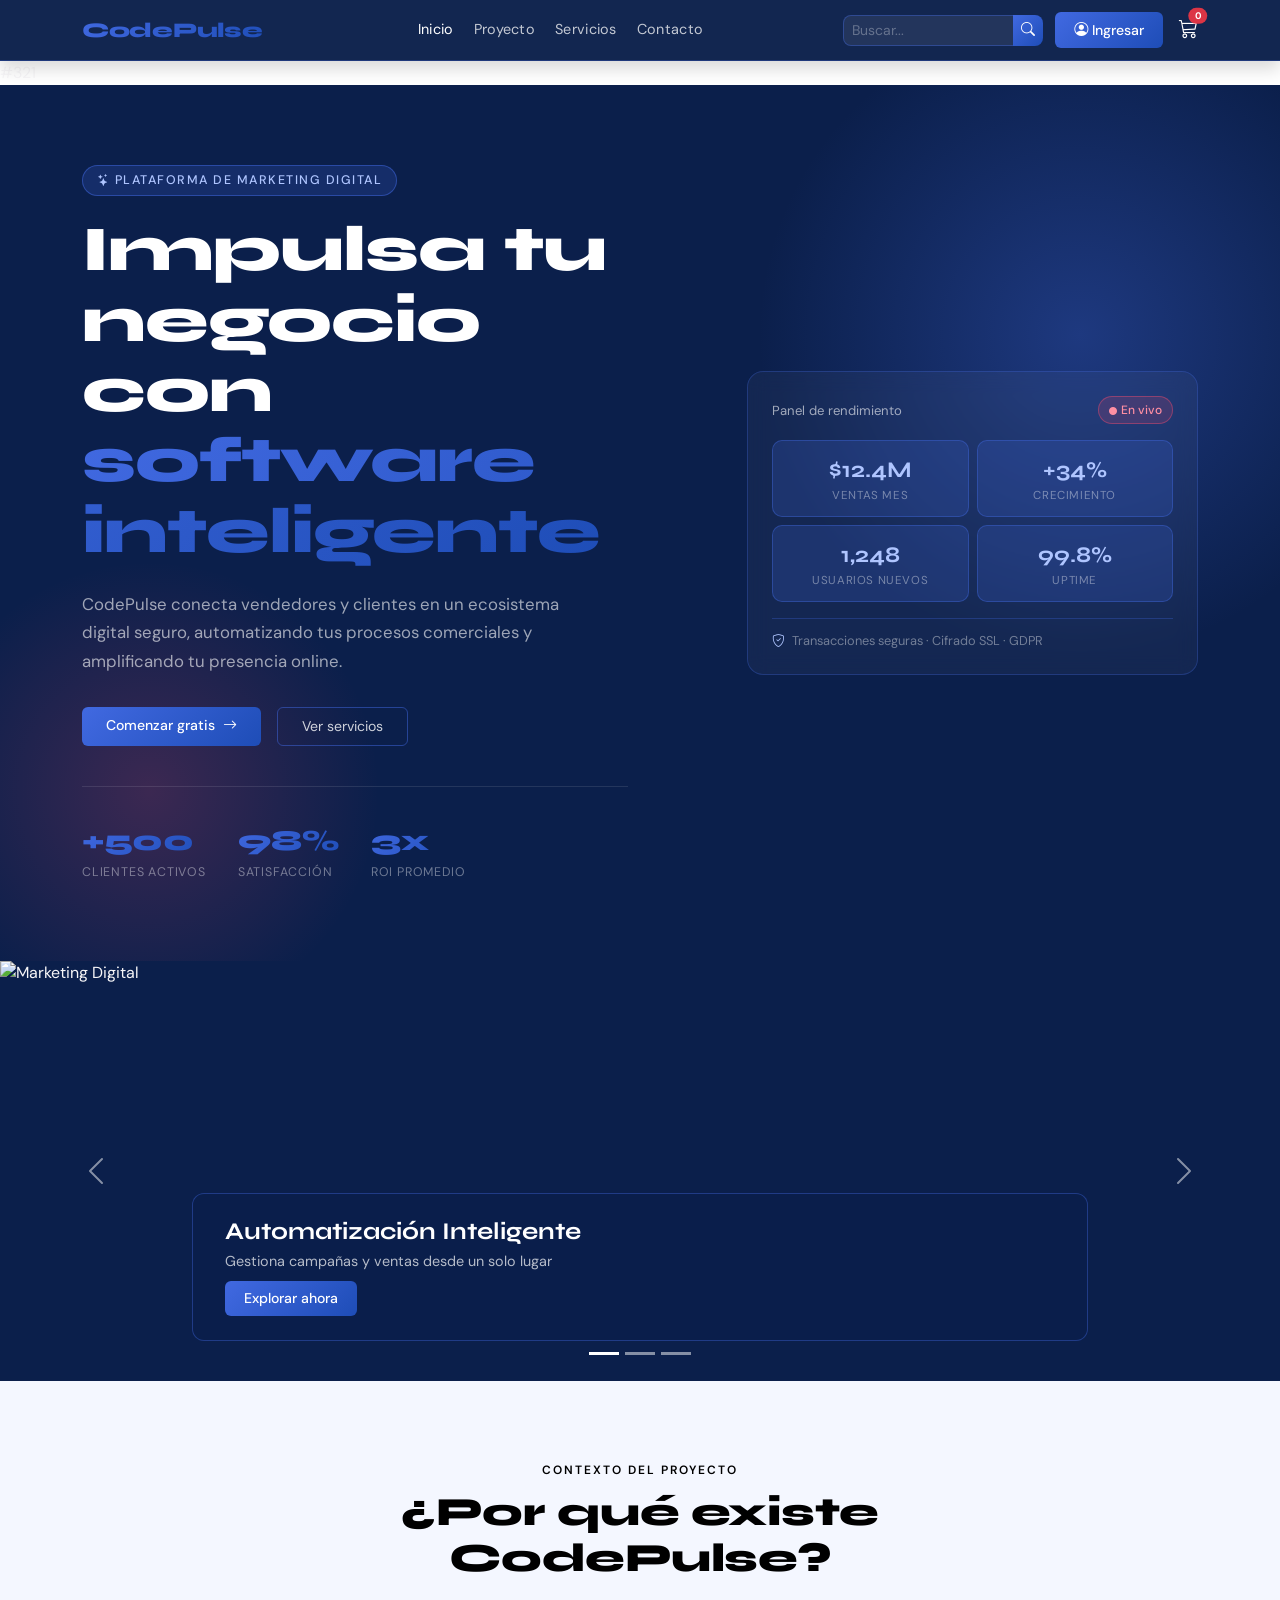
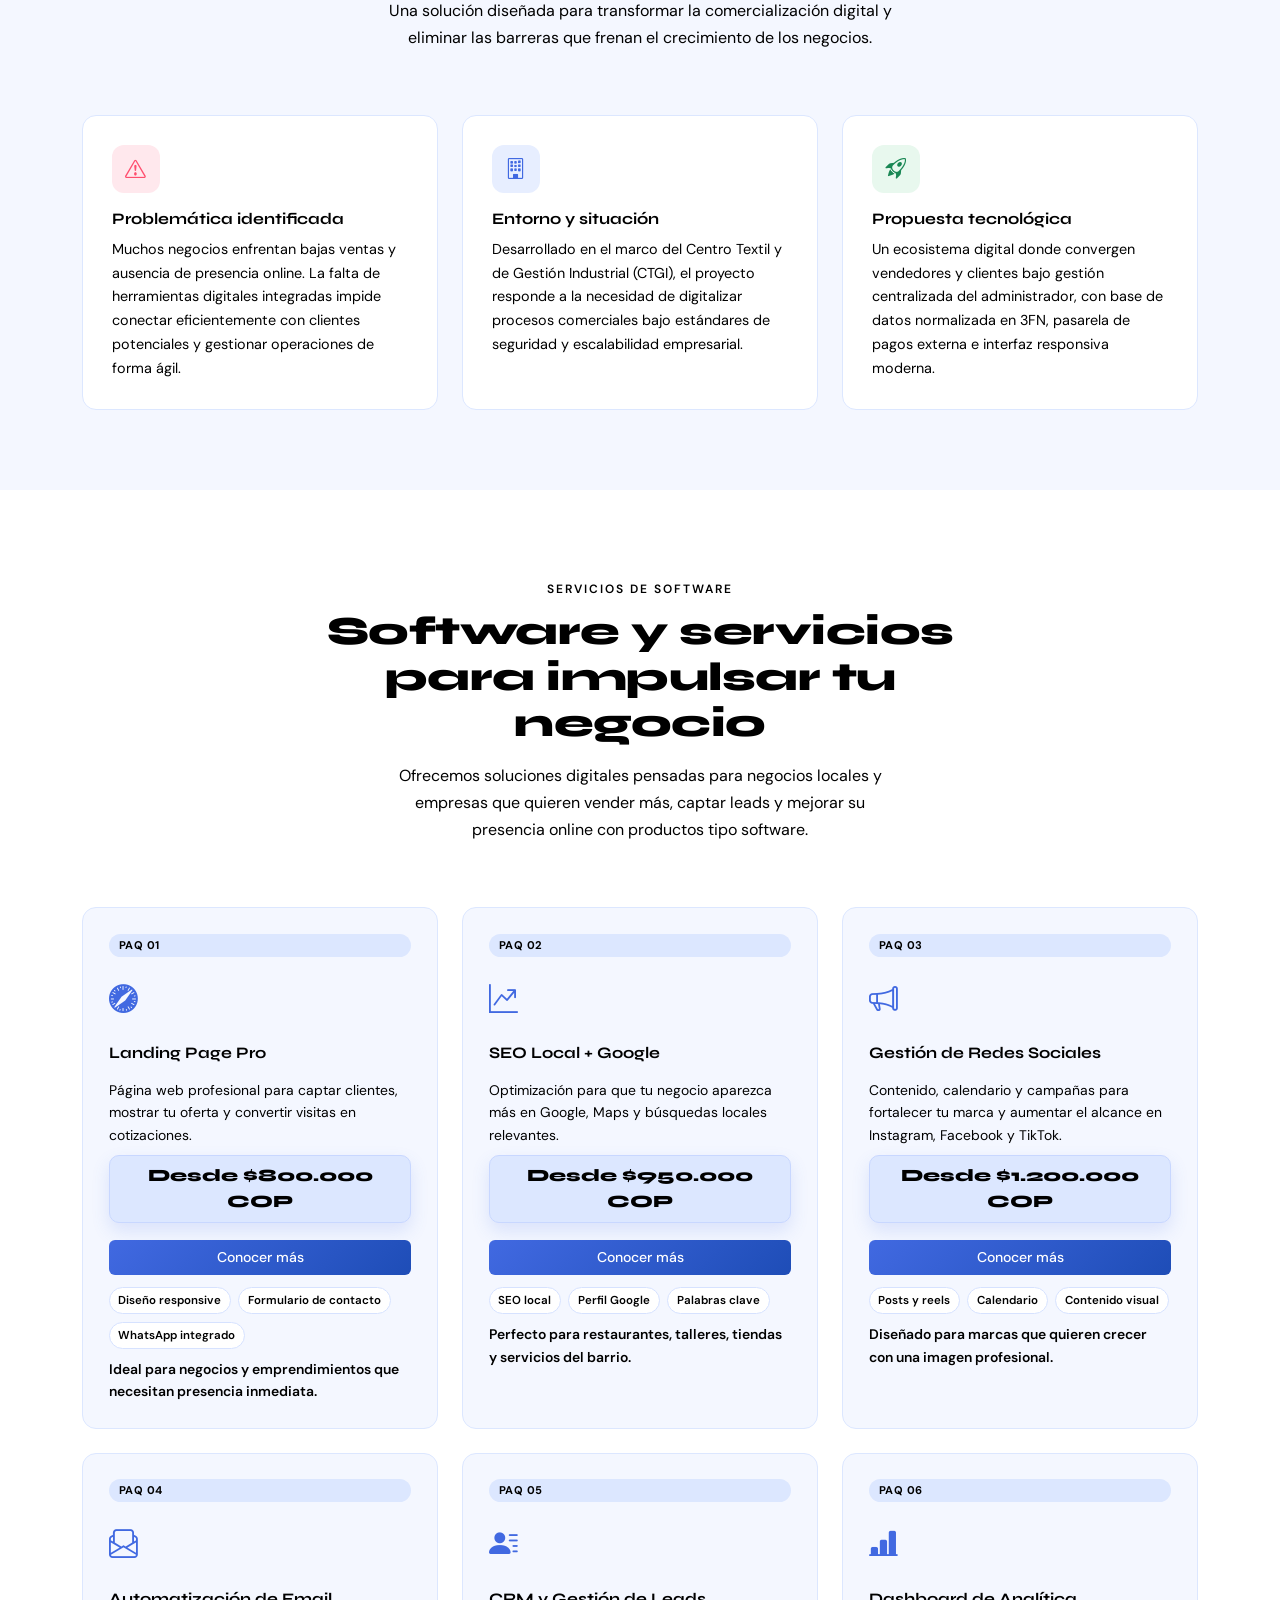
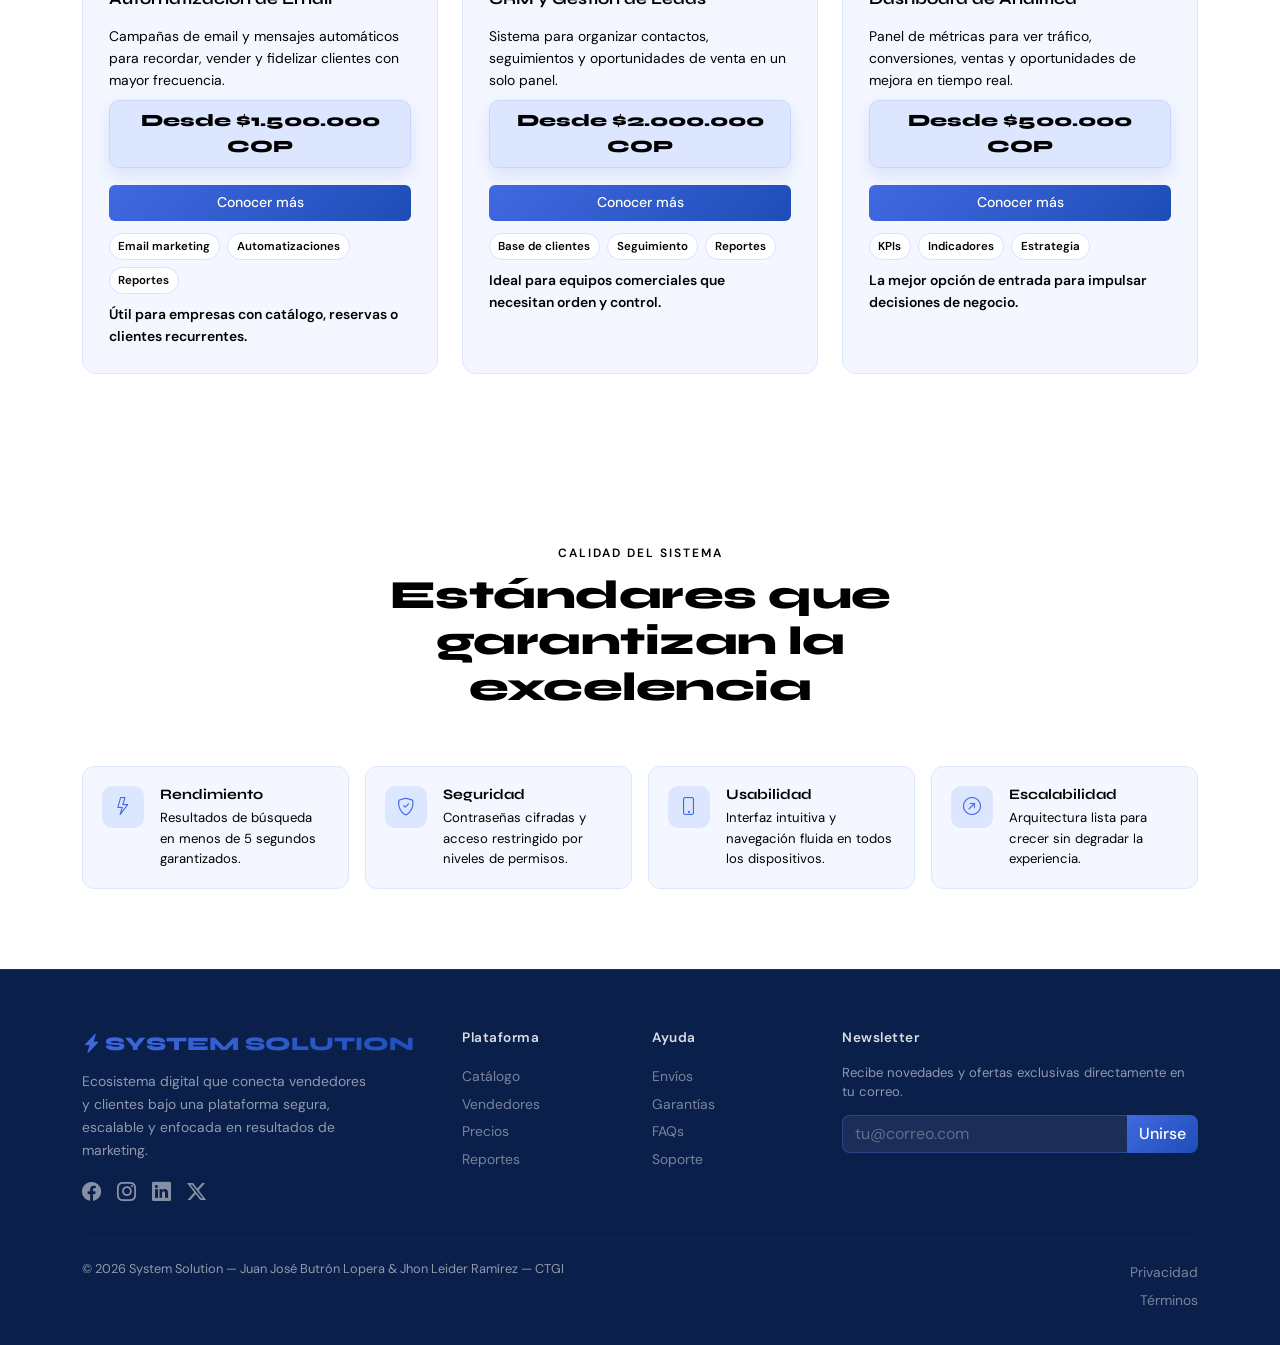
==== index.html @ c22073ab "Primer commit" ====
<!doctype html>
<html lang="es">
<head>
  <meta charset="utf-8">
  <title>CodePulse|Desarrollo De Software</title>
  <meta name="viewport" content="width=device-width, initial-scale=1">
  <link href="https://cdn.jsdelivr.net/npm/bootstrap@5.0.2/dist/css/bootstrap.min.css" rel="stylesheet">
  <link rel="stylesheet" href="https://cdn.jsdelivr.net/npm/bootstrap-icons@1.13.1/font/bootstrap-icons.min.css">
  <link href="https://fonts.googleapis.com/css2?family=Syne:wght@400;600;700;800&family=DM+Sans:ital,wght@0,300;0,400;0,500;1,300&display=swap" rel="stylesheet">
  <link rel="stylesheet" href="css/index.css">
</head>
<body>

<!-- ══════════ NAVBAR ══════════ -->
<nav class="navbar navbar-expand-lg navbar-dark sticky-top shadow">
  <div class="container">
    <a class="navbar-brand" href="#">
      <i class="bi bi <button type="button" class="btn btn-light"></button></i> CodePulse
    </a>
    <button class="navbar-toggler border-0" type="button" data-bs-toggle="collapse"
      data-bs-target="#navbarNav" aria-controls="navbarNav" aria-expanded="false">
      <span class="navbar-toggler-icon"></span>
    </button>

    <div class="collapse navbar-collapse" id="navbarNav">
      <ul class="navbar-nav mx-auto gap-1">
        <li class="nav-item"><a class="nav-link active" href="#">Inicio</a></li>
        <li class="nav-item"><a class="nav-link" href="#proyecto">Proyecto</a></li>
        <li class="nav-item"><a class="nav-link" href="iniciarsession.html">Servicios</a></li>
        <li class="nav-item"><a class="nav-link" href="#contacto">Contacto</a></li>
      </ul>

      <!-- Search -->
      <div class="d-flex align-items-center gap-2 me-2">
        <div class="input-group input-group-fixed">
          <input class="form-control form-control-sm newsletter-input" type="text" placeholder="Buscar...">
          <button class="btn btn-newsletter btn-sm"><i class="bi bi-search"></i></button>
        </div>
      </div>

      <!-- Cart mobile -->
      <div class="d-lg-none my-2">
        <a href="#" class="btn btn-outline-brand w-100 position-relative">
          <i class="bi bi-cart3"></i> Carrito
          <span class="position-absolute top-0 start-100 translate-middle badge rounded-pill bg-danger">0</span>
        </a>
      </div>

      <!-- Login button -->
      <a href="iniciarsession.html" class="btn btn-brand ms-1">
        <i class="bi bi-person-circle me-1"></i>Ingresar
      </a>
    </div>

    <!-- Cart desktop -->
    <a href="#" class="text-white ms-3 d-none d-lg-block position-relative">
      <i class="bi bi-cart3 cart-icon-lg"></i>
      <span class="position-absolute top-0 start-100 translate-middle badge rounded-pill bg-danger badge-small-text">0</span>
    </a>
  </div>
</nav>


<!-- ══════════ HERO ══════════ --> #321
<section class="hero-section" id="inicio">
      <div class="container position-relative z-index-1">
    <div class="row align-items-center">
      <div class="col-lg-6">
        <span class="hero-eyebrow"><i class="bi bi-stars me-1"></i>Plataforma de Marketing Digital</span>
        <h1 class="hero-title">
          Impulsa tu negocio con<br>
          <span class="gradient-text">software inteligente</span>
        </h1>
        <p class="hero-desc">
          CodePulse conecta vendedores y clientes en un ecosistema digital seguro,
          automatizando tus procesos comerciales y amplificando tu presencia online.
        </p>
        <div class="d-flex flex-wrap gap-3">
          <a href="registrarse.html" class="btn btn-brand px-4 py-2">
            Comenzar gratis <i class="bi bi-arrow-right ms-1"></i>
          </a>
          <a href="#servicios" class="btn btn-outline-brand px-4 py-2">
            Ver servicios
          </a>
        </div>
        <div class="hero-stats">
          <div>
            <div class="hero-stat-num">+500</div>
            <div class="hero-stat-label">Clientes activos</div>
          </div>
          <div>
            <div class="hero-stat-num">98%</div>
            <div class="hero-stat-label">Satisfacción</div>
          </div>
          <div>
            <div class="hero-stat-num">3x</div>
            <div class="hero-stat-label">ROI promedio</div>
          </div>
        </div>
      </div>

      <div class="col-lg-5 offset-lg-1 mt-5 mt-lg-0">
        <div class="hero-visual-card">
          <div class="d-flex justify-content-between align-items-center mb-3">
            <span class="hero-panel-label">Panel de rendimiento</span>
            <span class="hero-badge"><i class="bi bi-circle-fill me-1"></i>En vivo</span>
          </div>
          <div class="row g-2 mb-3">
            <div class="col-6">
              <div class="metric-pill">
                <div class="metric-pill-num">$12.4M</div>
                <div class="metric-pill-label">Ventas mes</div>
              </div>
            </div>
            <div class="col-6">
              <div class="metric-pill">
                <div class="metric-pill-num">+34%</div>
                <div class="metric-pill-label">Crecimiento</div>
              </div>
            </div>
            <div class="col-6">
              <div class="metric-pill">
                <div class="metric-pill-num">1,248</div>
                <div class="metric-pill-label">Usuarios nuevos</div>
              </div>
            </div>
            <div class="col-6">
              <div class="metric-pill">
                <div class="metric-pill-num">99.8%</div>
                <div class="metric-pill-label">Uptime</div>
              </div>
            </div>
          </div>
          <div class="hero-status-text">
            <i class="bi bi-shield-check me-1 shield-icon"></i>
            Transacciones seguras · Cifrado SSL · GDPR
          </div>
        </div>
      </div>
    </div>
  </div>
</section>


<!-- ══════════ CAROUSEL ══════════ -->
<section class="carousel-section">
  <div id="heroCarousel" class="carousel slide" data-bs-ride="carousel" data-bs-interval="4000">
    <div class="carousel-indicators">
      <button type="button" data-bs-target="#heroCarousel" data-bs-slide-to="0" class="active"></button>
      <button type="button" data-bs-target="#heroCarousel" data-bs-slide-to="1"></button>
      <button type="button" data-bs-target="#heroCarousel" data-bs-slide-to="2"></button>
    </div>
    <div class="carousel-inner">
      <div class="carousel-item active">
        <img src="https://placehold.co/1400x420/1A0A33/C4A8FF?text=Automatiza+tu+Marketing+Digital" class="d-block w-100" alt="Marketing Digital">
        <div class="carousel-caption d-none d-md-block text-start">
          <div class="hero-caption-box">
            <h4 class="fw-bold text-white mb-1">Automatización Inteligente</h4>
            <p class="mb-2 hero-caption-text">Gestiona campañas y ventas desde un solo lugar</p>
            <button class="btn btn-brand btn-sm">Explorar ahora</button>
          </div>
        </div>
      </div>
      <div class="carousel-item">
        <img src="https://placehold.co/1400x420/2D1560/FF8FA3?text=Gestión+de+Catálogo+%26+Ventas" class="d-block w-100" alt="Catálogo">
        <div class="carousel-caption d-none d-md-block text-start">
          <div class="hero-caption-box">
            <h4 class="fw-bold text-white mb-1">Catálogo Digital Completo</h4>
            <p class="mb-2 hero-caption-text">Publica, edita y vende tus servicios al instante</p>
            <button class="btn btn-brand btn-sm">Ver catálogo</button>
          </div>
        </div>
      </div>
      <div class="carousel-item">
        <img src="https://placehold.co/1400x420/6C2BD9/ffffff?text=Pagos+Seguros+%26+Reportes+en+Tiempo+Real" class="d-block w-100" alt="Pagos">
        <div class="carousel-caption d-none d-md-block text-start">
          <div class="hero-caption-box">
            <h4 class="fw-bold text-white mb-1">Pagos & Analítica en Tiempo Real</h4>
            <p class="mb-2 hero-caption-text">Pasarela segura con reportes de actividad avanzados</p>
            <button class="btn btn-brand btn-sm">Ver reportes</button>
          </div>
        </div>
      </div>
    </div>
    <button class="carousel-control-prev" type="button" data-bs-target="#heroCarousel" data-bs-slide="prev">
      <span class="carousel-control-prev-icon"></span>
    </button>
    <button class="carousel-control-next" type="button" data-bs-target="#heroCarousel" data-bs-slide="next">
      <span class="carousel-control-next-icon"></span>
    </button>
  </div>
</section>


<!-- ══════════ CONTEXTO DEL PROYECTO ══════════ -->
<section class="project-section" id="proyecto">
  <div class="container">
    <div class="row justify-content-center mb-5">
      <div class="col-lg-8 text-center">
        <p class="section-eyebrow">Contexto del Proyecto</p>
        <h2 class="section-title">¿Por qué existe CodePulse?</h2>
        <p class="section-desc mx-auto mt-3">
          Una solución diseñada para transformar la comercialización digital y eliminar las barreras que frenan el crecimiento de los negocios.
        </p>
      </div>
    </div>
    <div class="row g-4">
      <div class="col-md-4">
        <div class="context-card">
          <div class="context-icon icon-problem">
            <i class="bi bi-exclamation-triangle"></i>
          </div>
          <h5>Problemática identificada</h5>
          <p>Muchos negocios enfrentan bajas ventas y ausencia de presencia online. La falta de herramientas digitales integradas impide conectar eficientemente con clientes potenciales y gestionar operaciones de forma ágil.</p>
        </div>
      </div>
      <div class="col-md-4">
        <div class="context-card">
          <div class="context-icon icon-context">
            <i class="bi bi-building"></i>
          </div>
          <h5>Entorno y situación</h5>
          <p>Desarrollado en el marco del Centro Textil y de Gestión Industrial (CTGI), el proyecto responde a la necesidad de digitalizar procesos comerciales bajo estándares de seguridad y escalabilidad empresarial.</p>
        </div>
      </div>
      <div class="col-md-4">
        <div class="context-card">
          <div class="context-icon icon-proposal">
            <i class="bi bi-rocket-takeoff"></i>
          </div>
          <h5>Propuesta tecnológica</h5>
          <p>Un ecosistema digital donde convergen vendedores y clientes bajo gestión centralizada del administrador, con base de datos normalizada en 3FN, pasarela de pagos externa e interfaz responsiva moderna.</p>
        </div>
      </div>
    </div>
  </div>
</section>


<!-- ══════════ SERVICIOS / PRODUCTOS SOFTWARE ══════════ -->
<section class="services-section" id="servicios">
  <div class="container">
    <div class="row justify-content-center mb-5">
      <div class="col-lg-8 text-center">
        <p class="section-eyebrow">Servicios de software</p>
        <h2 class="section-title">Software y servicios para impulsar tu negocio</h2>
        <p class="section-desc mx-auto mt-3">
          Ofrecemos soluciones digitales pensadas para negocios locales y empresas que quieren vender más, captar leads y mejorar su presencia online con productos tipo software.
        </p>
      </div>
    </div>
    <div class="row g-4">
      <div class="col-sm-6 col-lg-4">
        <article class="service-card">
          <span class="service-rf-badge">PAQ 01</span>
          <div class="service-icon"><i class="bi bi-browser-safari"></i></div>
          <h5>Landing Page Pro</h5>
          <p class="service-intro">Página web profesional para captar clientes, mostrar tu oferta y convertir visitas en cotizaciones.</p>
          <div class="service-price">Desde $800.000 COP</div>
          <a href="iniciarsession.html" class="btn btn-brand btn-sm mt-2">Conocer más</a>
          <div class="service-highlights">
            <span class="service-chip">Diseño responsive</span>
            <span class="service-chip">Formulario de contacto</span>
            <span class="service-chip">WhatsApp integrado</span>
          </div>
          <p class="service-cta">Ideal para negocios y emprendimientos que necesitan presencia inmediata.</p>
        </article>
      </div>
      <div class="col-sm-6 col-lg-4">
        <article class="service-card">
          <span class="service-rf-badge">PAQ 02</span>
          <div class="service-icon"><i class="bi bi-graph-up-arrow"></i></div>
          <h5>SEO Local + Google</h5>
          <p class="service-intro">Optimización para que tu negocio aparezca más en Google, Maps y búsquedas locales relevantes.</p>
          <div class="service-price">Desde $950.000 COP</div>
          <a href="iniciarsession.html" class="btn btn-brand btn-sm mt-2">Conocer más</a>
          <div class="service-highlights">
            <span class="service-chip">SEO local</span>
            <span class="service-chip">Perfil Google</span>
            <span class="service-chip">Palabras clave</span>
          </div>
          <p class="service-cta">Perfecto para restaurantes, talleres, tiendas y servicios del barrio.</p>
        </article>
      </div>
      <div class="col-sm-6 col-lg-4">
        <article class="service-card">
          <span class="service-rf-badge">PAQ 03</span>
          <div class="service-icon"><i class="bi bi-megaphone"></i></div>
          <h5>Gestión de Redes Sociales</h5>
          <p class="service-intro">Contenido, calendario y campañas para fortalecer tu marca y aumentar el alcance en Instagram, Facebook y TikTok.</p>
          <div class="service-price">Desde $1.200.000 COP</div>
          <a href="iniciarsession.html" class="btn btn-brand btn-sm mt-2">Conocer más</a>
          <div class="service-highlights">
            <span class="service-chip">Posts y reels</span>
            <span class="service-chip">Calendario</span>
            <span class="service-chip">Contenido visual</span>
          </div>
          <p class="service-cta">Diseñado para marcas que quieren crecer con una imagen profesional.</p>
        </article>
      </div>
      <div class="col-sm-6 col-lg-4">
        <article class="service-card">
          <span class="service-rf-badge">PAQ 04</span>
          <div class="service-icon"><i class="bi bi-envelope-paper"></i></div>
          <h5>Automatización de Email</h5>
          <p class="service-intro">Campañas de email y mensajes automáticos para recordar, vender y fidelizar clientes con mayor frecuencia.</p>
          <div class="service-price">Desde $1.500.000 COP</div>
          <a href="iniciarsession.html" class="btn btn-brand btn-sm mt-2">Conocer más</a>
          <div class="service-highlights">
            <span class="service-chip">Email marketing</span>
            <span class="service-chip">Automatizaciones</span>
            <span class="service-chip">Reportes</span>
          </div>
          <p class="service-cta">Útil para empresas con catálogo, reservas o clientes recurrentes.</p>
        </article>
      </div>
      <div class="col-sm-6 col-lg-4">
        <article class="service-card">
          <span class="service-rf-badge">PAQ 05</span>
          <div class="service-icon"><i class="bi bi-person-lines-fill"></i></div>
          <h5>CRM y Gestión de Leads</h5>
          <p class="service-intro">Sistema para organizar contactos, seguimientos y oportunidades de venta en un solo panel.</p>
          <div class="service-price">Desde $2.000.000 COP</div>
          <a href="iniciarsession.html" class="btn btn-brand btn-sm mt-2">Conocer más</a>
          <div class="service-highlights">
            <span class="service-chip">Base de clientes</span>
            <span class="service-chip">Seguimiento</span>
            <span class="service-chip">Reportes</span>
          </div>
          <p class="service-cta">Ideal para equipos comerciales que necesitan orden y control.</p>
        </article>
      </div>
      <div class="col-sm-6 col-lg-4">
        <article class="service-card">
          <span class="service-rf-badge">PAQ 06</span>
          <div class="service-icon"><i class="bi bi-bar-chart-line-fill"></i></div>
          <h5>Dashboard de Analítica</h5>
          <p class="service-intro">Panel de métricas para ver tráfico, conversiones, ventas y oportunidades de mejora en tiempo real.</p>
          <div class="service-price">Desde $500.000 COP</div>
          <a href="iniciarsession.html" class="btn btn-brand btn-sm mt-2">Conocer más</a>
          <div class="service-highlights">
            <span class="service-chip">KPIs</span>
            <span class="service-chip">Indicadores</span>
            <span class="service-chip">Estrategia</span>
          </div>
          <p class="service-cta">La mejor opción de entrada para impulsar decisiones de negocio.</p>
        </article>
      </div>
    </div>
  </div>
</section>


<!-- ══════════ REQUERIMIENTOS NO FUNCIONALES ══════════ -->
<section class="rnf-section">
  <div class="container">
    <div class="row justify-content-center mb-5">
      <div class="col-lg-7 text-center">
        <p class="section-eyebrow">Calidad del Sistema</p>
        <h2 class="section-title">Estándares que garantizan la excelencia</h2>
      </div>
    </div>
    <div class="row g-3">
      <div class="col-sm-6 col-lg-3">
        <div class="rnf-item">
          <div class="rnf-icon"><i class="bi bi-lightning"></i></div>
          <div>
            <h6>Rendimiento</h6>
            <p>Resultados de búsqueda en menos de 5 segundos garantizados.</p>
          </div>
        </div>
      </div>
      <div class="col-sm-6 col-lg-3">
        <div class="rnf-item">
          <div class="rnf-icon"><i class="bi bi-shield-check"></i></div>
          <div>
            <h6>Seguridad</h6>
            <p>Contraseñas cifradas y acceso restringido por niveles de permisos.</p>
          </div>
        </div>
      </div>
      <div class="col-sm-6 col-lg-3">
        <div class="rnf-item">
          <div class="rnf-icon"><i class="bi bi-phone"></i></div>
          <div>
            <h6>Usabilidad</h6>
            <p>Interfaz intuitiva y navegación fluida en todos los dispositivos.</p>
          </div>
        </div>
      </div>
      <div class="col-sm-6 col-lg-3">
        <div class="rnf-item">
          <div class="rnf-icon"><i class="bi bi-arrow-up-right-circle"></i></div>
          <div>
            <h6>Escalabilidad</h6>
            <p>Arquitectura lista para crecer sin degradar la experiencia.</p>
          </div>
        </div>
      </div>
    </div>
  </div>
</section>


<!-- ══════════ FOOTER ══════════ -->
<footer class="footer-ss" id="contacto">
  <div class="container">
    <div class="row g-4">
      <div class="col-lg-4">
        <div class="footer-brand"><i class="bi bi-lightning-charge-fill me-1"></i>SYSTEM SOLUTION</div>
        <p class="footer-copy">
          Ecosistema digital que conecta vendedores y clientes bajo una plataforma segura, escalable y enfocada en resultados de marketing.
        </p>
        <div class="footer-social d-flex gap-3 mt-3">
          <i class="bi bi-facebook"></i>
          <i class="bi bi-instagram"></i>
          <i class="bi bi-linkedin"></i>
          <i class="bi bi-twitter-x"></i>
        </div>
      </div>
      <div class="col-6 col-lg-2">
        <h6>Plataforma</h6>
        <a href="#">Catálogo</a>
        <a href="#">Vendedores</a>
        <a href="#">Precios</a>
        <a href="#">Reportes</a>
      </div>
      <div class="col-6 col-lg-2">
        <h6>Ayuda</h6>
        <a href="#">Envíos</a>
        <a href="#">Garantías</a>
        <a href="#">FAQs</a>
        <a href="#">Soporte</a>
      </div>
      <div class="col-lg-4">
        <h6>Newsletter</h6>
        <p class="footer-note">Recibe novedades y ofertas exclusivas directamente en tu correo.</p>
        <div class="input-group">
          <input class="form-control newsletter-input" type="email" placeholder="tu@correo.com">
          <button class="btn btn-newsletter">Unirse</button>
        </div>
      </div>
    </div>
    <hr class="footer-divider">
    <div class="row">
      <div class="col-md-6 text-center text-md-start footer-legal">
        © 2026 System Solution — Juan José Butrón Lopera & Jhon Leider Ramírez — CTGI
      </div>
      <div class="col-md-6 text-center text-md-end footer-legal footer-legal-links">
        <a href="#" class="footer-link-inline">Privacidad</a>
        <a href="#" class="footer-link-inline">Términos</a>
      </div>
    </div>
  </div>
</footer>


<script src="https://cdn.jsdelivr.net/npm/bootstrap@5.0.2/dist/js/bootstrap.bundle.min.js"
  integrity="sha384-MrcW6ZMFYlzcLA8Nl+NtUVF0sA7MsXsP1UyJoMp4YLEuNSfAP+JcXn/tWtIaxVXM"
  crossorigin="anonymous"></script>
</body>
</html>
---- css/index.css ----
﻿:root {
  --brand-primary:#4169E1;
  --brand-accent: rgb(238, 152, 152);
  --brand-light: #DCE7FF;
  --brand-dark: #0B1F4B;
  --brand-mid: #e9e7ee;
  --brand-surface: #F4F7FF;
  --brand-text: #f7f6f8;
  --brand-muted: #fcfbff;
  --brand-gradient: linear-gradient(135deg, #4169E1 0%, #1E4DB7 100%);
  --brand-gradient-soft: linear-gradient(135deg, #E7EEFF 0%, #FFE8ED 100%);
}

* { box-sizing: border-box; }

body {
  font-family: 'DM Sans', sans-serif;
  background: #fff;
  color: var(--brand-text);
  overflow-x: hidden;
}

h1, h2, h3, h4, h5, h6, .navbar-brand {
  font-family: 'Syne', sans-serif;
}

/* ─── NAVBAR ─── */
.navbar {
  background: rgba(11, 31, 75, 0.97) !important;
  backdrop-filter: blur(10px);
  border-bottom: 1px solid rgba(65, 105, 225, 0.3);
  padding: 0.6rem 0;
}

.navbar-brand {
  font-weight: 800;
  font-size: 1.3rem;
  letter-spacing: -0.3px;
  background: var(--brand-gradient);
  -webkit-background-clip: text;
  -webkit-text-fill-color: transparent;
  background-clip: text;
}

.navbar-brand i {
  -webkit-text-fill-color: #FF4D6D;
}

.nav-link {
  font-family: 'DM Sans', sans-serif;
  font-weight: 400;
  font-size: 0.9rem;
  color: rgba(255,255,255,0.75) !important;
  letter-spacing: 0.3px;
  transition: color 0.2s;
}

.nav-link:hover, .nav-link.active {
  color: #fff !important;
}

.btn-brand {
  background: var(--brand-gradient);
  color: #fff;
  border: none;
  font-family: 'DM Sans', sans-serif;
  font-weight: 500;
  font-size: 0.88rem;
  padding: 0.45rem 1.2rem;
  border-radius: 6px;
  transition: opacity 0.2s, transform 0.15s;
}

.btn-brand:hover {
  opacity: 0.9;
  color: #fff;
  transform: translateY(-1px);
}

.btn-outline-brand {
  border: 1px solid rgba(65,105,225,0.5);
  color: rgba(255,255,255,0.8);
  background: transparent;
  font-family: 'DM Sans', sans-serif;
  font-size: 0.88rem;
  padding: 0.45rem 1.1rem;
  border-radius: 6px;
  transition: all 0.2s;
}

.btn-outline-brand:hover {
  border-color: var(--brand-primary);
  color: #fff;
  background: rgba(65,105,225,0.15);
}

/* ─── GLOBAL PAGE STYLES ─── */
.page-header {
  background: linear-gradient(135deg, rgba(11,31,75,0.95) 0%, rgba(65,105,225,0.95) 100%);
  color: #fff;
}

.page-header .hero-eyebrow,
.page-header .section-eyebrow {
  color: rgba(255,255,255,0.85);
}

.page-header .section-title {
  color: #fff;
  max-width: 680px;
}

.page-header .section-desc {
  color: rgba(255,255,255,0.85);
}

.dashboard-section {
  background: #0b061b;
}

.dashboard-card,
.auth-card {
  background: rgba(255,255,255,0.06);
  border: 1px solid rgba(255,255,255,0.12);
  border-radius: 24px;
  padding: 2rem;
  transition: transform 0.2s ease, border-color 0.2s ease, box-shadow 0.2s ease;
}

.dashboard-card:hover,
.auth-card:hover {
  transform: translateY(-4px);
  border-color: rgba(65,105,225,0.4);
  box-shadow: 0 12px 30px rgba(65,105,225,0.12);
}

.dashboard-card .card-icon {
  font-size: 1.8rem;
  color: var(--brand-gradient);
  margin-bottom: 1rem;
}

.dashboard-card h5,
.dashboard-card p,
.auth-card .section-title,
.auth-card .section-desc {
  color: #fff;
}

.dashboard-card p,
.auth-card .section-desc {
  color: rgba(255,255,255,0.75);
}

.hero-eyebrow {
  display: inline-block;
  background: rgba(65,105,225,0.18);
  color: #AFC5FF;
  border-radius: 999px;
  padding: 0.45rem 1rem;
  font-size: 0.78rem;
  font-weight: 600;
}

/* ─── HERO ─── */
.hero-section {
  background: var(--brand-dark);
  min-height: 90vh;
  display: flex;
  align-items: center;
  position: relative;
  overflow: hidden;
  padding: 80px 0;
}

.hero-section::before {
  content: '';
  position: absolute;
  top: -100px;
  right: -150px;
  width: 700px;
  height: 700px;
  background: radial-gradient(circle, rgba(65,105,225,0.35) 0%, transparent 65%);
  pointer-events: none;
}

.hero-section::after {
  content: '';
  position: absolute;
  bottom: -80px;
  left: -100px;
  width: 500px;
  height: 500px;
  background: radial-gradient(circle, rgba(255,77,109,0.2) 0%, transparent 65%);
  pointer-events: none;
}

.hero-eyebrow {
  display: inline-block;
  background: rgba(65,105,225,0.2);
  border: 1px solid rgba(65,105,225,0.5);
  color: #AFC5FF;
  font-size: 0.78rem;
  font-weight: 500;
  letter-spacing: 1.5px;
  text-transform: uppercase;
  padding: 5px 14px;
  border-radius: 20px;
  margin-bottom: 1.2rem;
}

.hero-title {
  font-size: clamp(2.4rem, 5vw, 4rem);
  font-weight: 800;
  line-height: 1.1;
  color: #fff;
  letter-spacing: -1px;
}

.hero-title .gradient-text {
  background: var(--brand-gradient);
  -webkit-background-clip: text;
  -webkit-text-fill-color: transparent;
  background-clip: text;
}

.hero-desc {
  color: rgba(255,255,255,0.6);
  font-size: 1.05rem;
  line-height: 1.7;
  max-width: 500px;
  margin: 1.4rem 0 2rem;
}

.hero-stats {
  display: flex;
  gap: 2rem;
  margin-top: 2.5rem;
  padding-top: 2rem;
  border-top: 1px solid rgba(255,255,255,0.1);
}

.hero-stat-num {
  font-family: 'Syne', sans-serif;
  font-size: 1.8rem;
  font-weight: 800;
  background: var(--brand-gradient);
  -webkit-background-clip: text;
  -webkit-text-fill-color: transparent;
  background-clip: text;
}

.hero-stat-label {
  font-size: 0.78rem;
  color: rgba(255,255,255,0.4);
  text-transform: uppercase;
  letter-spacing: 0.8px;
}

.hero-visual-card {
  background: rgba(255,255,255,0.04);
  border: 1px solid rgba(65,105,225,0.3);
  border-radius: 16px;
  padding: 1.5rem;
  backdrop-filter: blur(10px);
}

.hero-badge {
  background: rgba(255,77,109,0.15);
  border: 1px solid rgba(255,77,109,0.4);
  color: #FF8FA3;
  font-size: 0.75rem;
  font-weight: 500;
  padding: 4px 10px;
  border-radius: 20px;
  display: inline-block;
}

.metric-pill {
  background: rgba(65,105,225,0.2);
  border: 1px solid rgba(65,105,225,0.4);
  border-radius: 10px;
  padding: 0.75rem 1rem;
  text-align: center;
}

.metric-pill-num {
  font-family: 'Syne', sans-serif;
  font-weight: 700;
  font-size: 1.4rem;
  color: #AFC5FF;
}

.metric-pill-label {
  font-size: 0.72rem;
  color: rgba(255,255,255,0.4);
  text-transform: uppercase;
  letter-spacing: 0.6px;
}

/* ─── SECTION TITLES ─── */
.section-eyebrow {
  font-size: 0.75rem;
  font-weight: 600;
  letter-spacing: 2px;
  text-transform: uppercase;
  color: var(--brand-primary);
  margin-bottom: 0.6rem;
}

.section-title {
  font-family: 'Syne', sans-serif;
  font-size: clamp(1.7rem, 3.5vw, 2.5rem);
  font-weight: 800;
  letter-spacing: -0.5px;
  color: var(--brand-text);
  line-height: 1.15;
}

.section-desc {
  color: var(--brand-muted);
  font-size: 1rem;
  line-height: 1.7;
  max-width: 520px;
}

/* ─── PROYECTO CONTEXT ─── */
.project-section {
  background: var(--brand-surface);
  padding: 80px 0;
}

.project-section .section-eyebrow,
.project-section .section-title,
.project-section .section-desc {
  color: #000;
}

.context-card {
  background: #fff;
  border: 1px solid #DCE7FF;
  border-radius: 14px;
  padding: 1.8rem;
  height: 100%;
  transition: box-shadow 0.2s, transform 0.2s;
}

.context-card:hover {
  box-shadow: 0 8px 30px rgba(65,105,225,0.12);
  transform: translateY(-3px);
}

.context-icon {
  width: 48px;
  height: 48px;
  border-radius: 12px;
  display: flex;
  align-items: center;
  justify-content: center;
  font-size: 1.3rem;
  margin-bottom: 1rem;
}

.icon-problem { background: #FFE8ED; color: #FF4D6D; }
.icon-context  { background: #E7EEFF; color: #4169E1; }
.icon-proposal { background: #E8F8EE; color: #198754; }

.context-card h5 {
  font-size: 1rem;
  font-weight: 700;
  margin-bottom: 0.6rem;
  color: #000;
}

.context-card p {
  font-size: 0.9rem;
  color: #000;
  line-height: 1.65;
  margin: 0;
}

/* ─── SERVICIOS / REQUERIMIENTOS ─── */
.services-section {
  padding: 90px 0;
  background: #fff;
}

.services-section .section-eyebrow,
.services-section .section-title,
.services-section .section-desc {
  color: #000;
}

.service-card {
  background: var(--brand-surface);
  border: 1px solid #DCE7FF;
  border-radius: 14px;
  padding: 1.6rem;
  height: 100%;
  transition: all 0.2s;
  position: relative;
  overflow: hidden;
  display: flex;
  flex-direction: column;
  gap: 0.55rem;
}


.service-card::before {
  content: '';
  position: absolute;
  top: 0;
  left: 0;
  right: 0;
  height: 3px;
  background: var(--brand-gradient);
  transform: scaleX(0);
  transition: transform 0.3s;
}

.service-card:hover::before { transform: scaleX(1); }

.service-card:hover {
  box-shadow: 0 12px 35px rgba(65,105,225,0.1);
  transform: translateY(-4px);
}

.service-rf-badge {
  font-size: 0.7rem;
  font-weight: 700;
  background: var(--brand-light);
  color: #000;
  padding: 3px 10px;
  border-radius: 20px;
  display: inline-block;
  margin-bottom: 0.8rem;
  letter-spacing: 0.5px;
}

.service-icon {
  font-size: 1.8rem;
  color: var(--brand-primary);
  margin-bottom: 0.8rem;
}

.service-card h5 {
  font-size: 1rem;
  font-weight: 700;
  color: #000;
  margin-bottom: 0.5rem;
}

.service-card p {
  font-size: 0.87rem;
  color: #000;
  line-height: 1.6;
  margin: 0;
}

.service-intro {
  min-height: 60px;
}

.service-price {
  display: block;
  width: 100%;
  font-family: 'Syne', sans-serif;
  font-size: 1.08rem;
  font-weight: 800;
  text-align: center;
  color: #000;
  background: var(--brand-light);
  border: 1px solid #C8D7FF;
  border-radius: 10px;
  padding: 0.45rem 0.6rem;
  box-shadow: 0 8px 18px rgba(65, 105, 225, 0.15);
}

.service-card .btn-brand {
  width: 100%;
  justify-content: center;
}

.service-highlights {
  display: flex;
  flex-wrap: wrap;
  gap: 0.45rem;
  margin-top: 0.2rem;
}

.service-chip {
  display: inline-flex;
  align-items: center;
  background: #fff;
  border: 1px solid #D6E2FF;
  border-radius: 999px;
  padding: 0.25rem 0.55rem;
  font-size: 0.72rem;
  color: #000;
  font-weight: 600;
}

.service-cta {
  margin-top: auto;
  color: #000;
  font-size: 0.78rem;
  font-weight: 600;
}

/* ─── CAROUSEL ─── */
.carousel-section { background: var(--brand-dark); }

.carousel-item img { height: 420px; object-fit: cover; }

.hero-caption-box {
  background: rgba(11,31,75,0.8);
  backdrop-filter: blur(8px);
  border: 1px solid rgba(65,105,225,0.4);
  border-radius: 12px;
  padding: 1.5rem 2rem;
}

/* ─── PRODUCTOS / CARDS ─── */
.products-section { padding: 90px 0; background: var(--brand-surface); }

.product-card {
  background: #fff;
  border: 1px solid #DCE7FF;
  border-radius: 14px;
  overflow: hidden;
  height: 100%;
  transition: all 0.2s;
  color: #000;
}

.product-card:hover {
  box-shadow: 0 12px 35px rgba(65,105,225,0.12);
  transform: translateY(-5px);
}

.product-card .card-img-top {
  object-fit: contain;
  padding: 20px;
  height: 180px;
  background: var(--brand-surface);
}

.badge-oferta {
  background: var(--brand-accent);
  font-size: 0.72rem;
  font-weight: 600;
  padding: 4px 10px;
  border-radius: 20px;
}

.product-category {
  font-size: 0.75rem;
  color: var(--brand-primary);
  font-weight: 600;
  letter-spacing: 0.5px;
  text-transform: uppercase;
}

.product-price {
  font-family: 'Syne', sans-serif;
  font-size: 1.2rem;
  font-weight: 700;
  background: var(--brand-gradient);
  -webkit-background-clip: text;
  -webkit-text-fill-color: transparent;
  background-clip: text;
}

.btn-add-cart {
  background: var(--brand-gradient);
  color: #fff;
  border: none;
  font-size: 0.85rem;
  font-weight: 500;
  border-radius: 8px;
  padding: 0.5rem 1rem;
  transition: opacity 0.2s;
}

.btn-add-cart:hover { opacity: 0.85; color: #fff; }

.btn-detail {
  border: 1px solid #C8D7FF;
  background: transparent;
  color: var(--brand-primary);
  font-size: 0.85rem;
  font-weight: 500;
  border-radius: 8px;
  padding: 0.5rem 1rem;
  transition: all 0.2s;
}

.btn-detail:hover {
  background: var(--brand-light);
  border-color: var(--brand-primary);
}

/* ─── FOOTER ─── */
.footer-ss {
  background: var(--brand-dark);
  color: rgba(255,255,255,0.55);
  padding: 60px 0 30px;
  border-top: 1px solid rgba(65,105,225,0.25);
}

.footer-ss .footer-brand {
  font-family: 'Syne', sans-serif;
  font-size: 1.2rem;
  font-weight: 800;
  background: var(--brand-gradient);
  -webkit-background-clip: text;
  -webkit-text-fill-color: transparent;
  background-clip: text;
  margin-bottom: 0.7rem;
}

.footer-ss h6 {
  font-family: 'DM Sans', sans-serif;
  color: rgba(255,255,255,0.85);
  font-size: 0.85rem;
  font-weight: 600;
  letter-spacing: 0.5px;
  margin-bottom: 1rem;
}

.footer-ss a {
  color: rgba(255,255,255,0.45);
  text-decoration: none;
  font-size: 0.87rem;
  line-height: 2;
  transition: color 0.2s;
  display: block;
}

.footer-ss a:hover { color: #AFC5FF; }

.footer-social i {
  font-size: 1.2rem;
  color: rgba(255,255,255,0.5);
  transition: color 0.2s;
  cursor: pointer;
}

.footer-social i:hover { color: #AFC5FF; }

.footer-divider {
  border-color: rgba(255,255,255,0.08);
  margin: 2rem 0 1.2rem;
}

/* ─── MODALS ─── */
.modal-header-brand {
  background: var(--brand-gradient);
  color: #fff;
  border-radius: 12px 12px 0 0;
}

.modal-content {
  border: none;
  border-radius: 12px;
  overflow: hidden;
}

.form-floating label { color: var(--brand-muted); }

.form-control:focus {
  border-color: var(--brand-primary);
  box-shadow: 0 0 0 3px rgba(65,105,225,0.15);
}

/* ─── NEWSLETTER INPUT ─── */
.newsletter-input {
  background: rgba(255,255,255,0.07);
  border: 1px solid rgba(65,105,225,0.4);
  color: #fff;
  border-radius: 8px 0 0 8px;
}

.newsletter-input:focus {
  background: rgba(255,255,255,0.1);
  border-color: var(--brand-primary);
  box-shadow: none;
  color: #fff;
}

.newsletter-input::placeholder { color: rgba(255,255,255,0.3); }

.btn-newsletter {
  background: var(--brand-gradient);
  border: none;
  color: #fff;
  font-weight: 500;
  border-radius: 0 8px 8px 0;
}

/* ─── RNF BADGES ─── */
.rnf-section { padding: 80px 0; background: #fff; }

.rnf-section .section-eyebrow,
.rnf-section .section-title {
  color: #000;
}

.rnf-item {
  display: flex;
  align-items: flex-start;
  gap: 1rem;
  padding: 1.2rem;
  border: 1px solid #DCE7FF;
  border-radius: 12px;
  background: var(--brand-surface);
  height: 100%;
}

.rnf-icon {
  width: 42px;
  height: 42px;
  border-radius: 10px;
  background: var(--brand-light);
  color: var(--brand-primary);
  display: flex;
  align-items: center;
  justify-content: center;
  font-size: 1.1rem;
  flex-shrink: 0;
}

.rnf-item h6 {
  font-size: 0.9rem;
  font-weight: 700;
  margin-bottom: 0.3rem;
  color: #000;
}

.rnf-item p {
  font-size: 0.82rem;
  color: #000;
  margin: 0;
  line-height: 1.55;
}

.input-group-fixed {
  width: 200px;
}

.cart-icon-lg {
  font-size: 1.2rem;
}

.badge-small-text {
  font-size: 0.6rem;
}

.z-index-1 {
  z-index: 1;
}

.hero-panel-label {
  color: rgba(255,255,255,0.6);
  font-size: 0.82rem;
  font-family: 'DM Sans', sans-serif;
}

.hero-badge i {
  font-size: 0.5rem;
}

.hero-status-text {
  border-top: 1px solid rgba(65,105,225,0.3);
  padding-top: 0.75rem;
  font-size: 0.8rem;
  color: rgba(255,255,255,0.4);
}

.shield-icon {
  color: #AFC5FF;
}

.hero-caption-text {
  color: rgba(255,255,255,0.7);
  font-size: 0.9rem;
}

.product-card-title {
  font-size: 0.9rem;
  font-weight: 600;
}

.footer-copy {
  font-size: 0.87rem;
  line-height: 1.65;
  max-width: 290px;
}

.footer-note {
  font-size: 0.82rem;
  margin-bottom: 0.8rem;
}

.footer-legal {
  font-size: 0.8rem;
}

.footer-link-inline {
  color: rgba(255,255,255,0.35);
  text-decoration: none;
  display: inline;
}

.footer-legal-links .footer-link-inline + .footer-link-inline {
  margin-left: 1rem;
}

.text-muted-brand {
  color: var(--brand-muted);
}

.modal-link-brand {
  color: var(--brand-primary);
  font-weight: 600;
}

/* Responsive tweaks */
@media (max-width: 768px) {
  .hero-section { padding: 60px 0; min-height: auto; }
  .hero-stats { flex-wrap: wrap; gap: 1.2rem; }
  .hero-visual-card { margin-top: 2.5rem; }
}
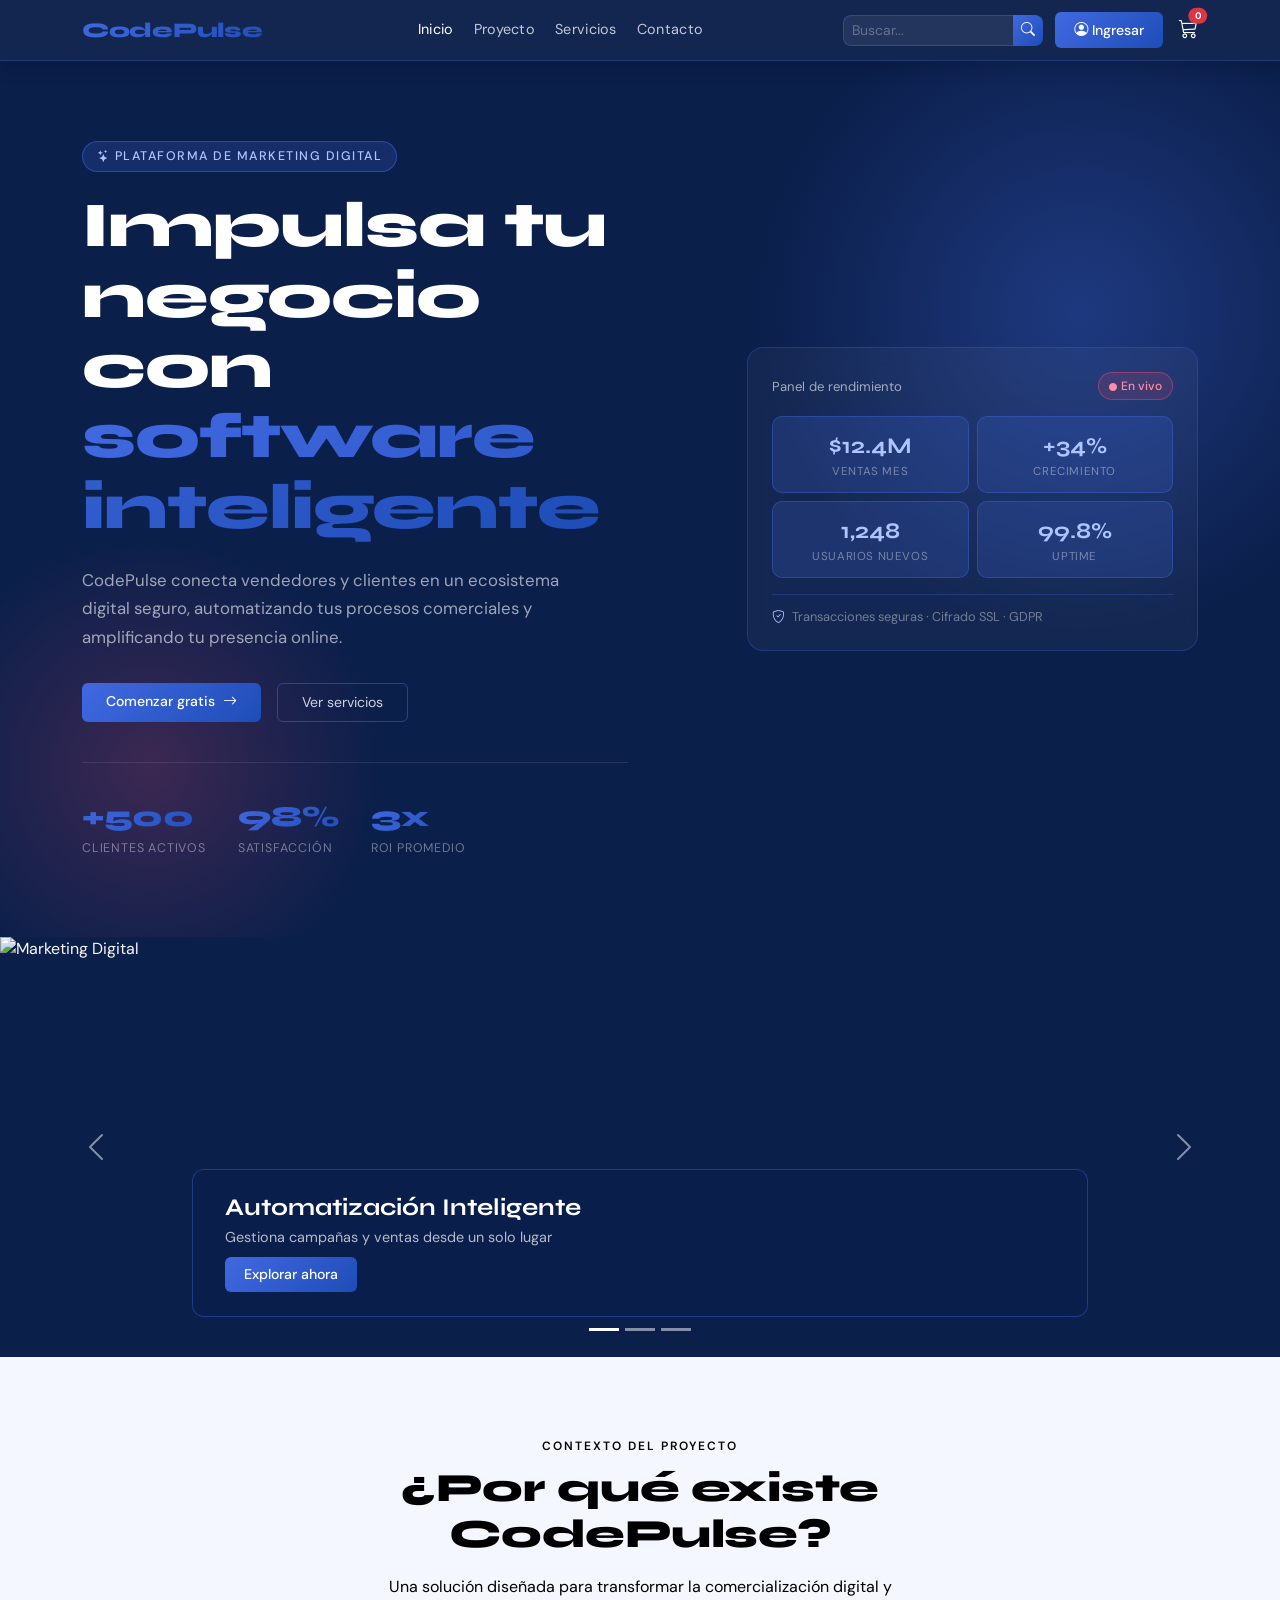
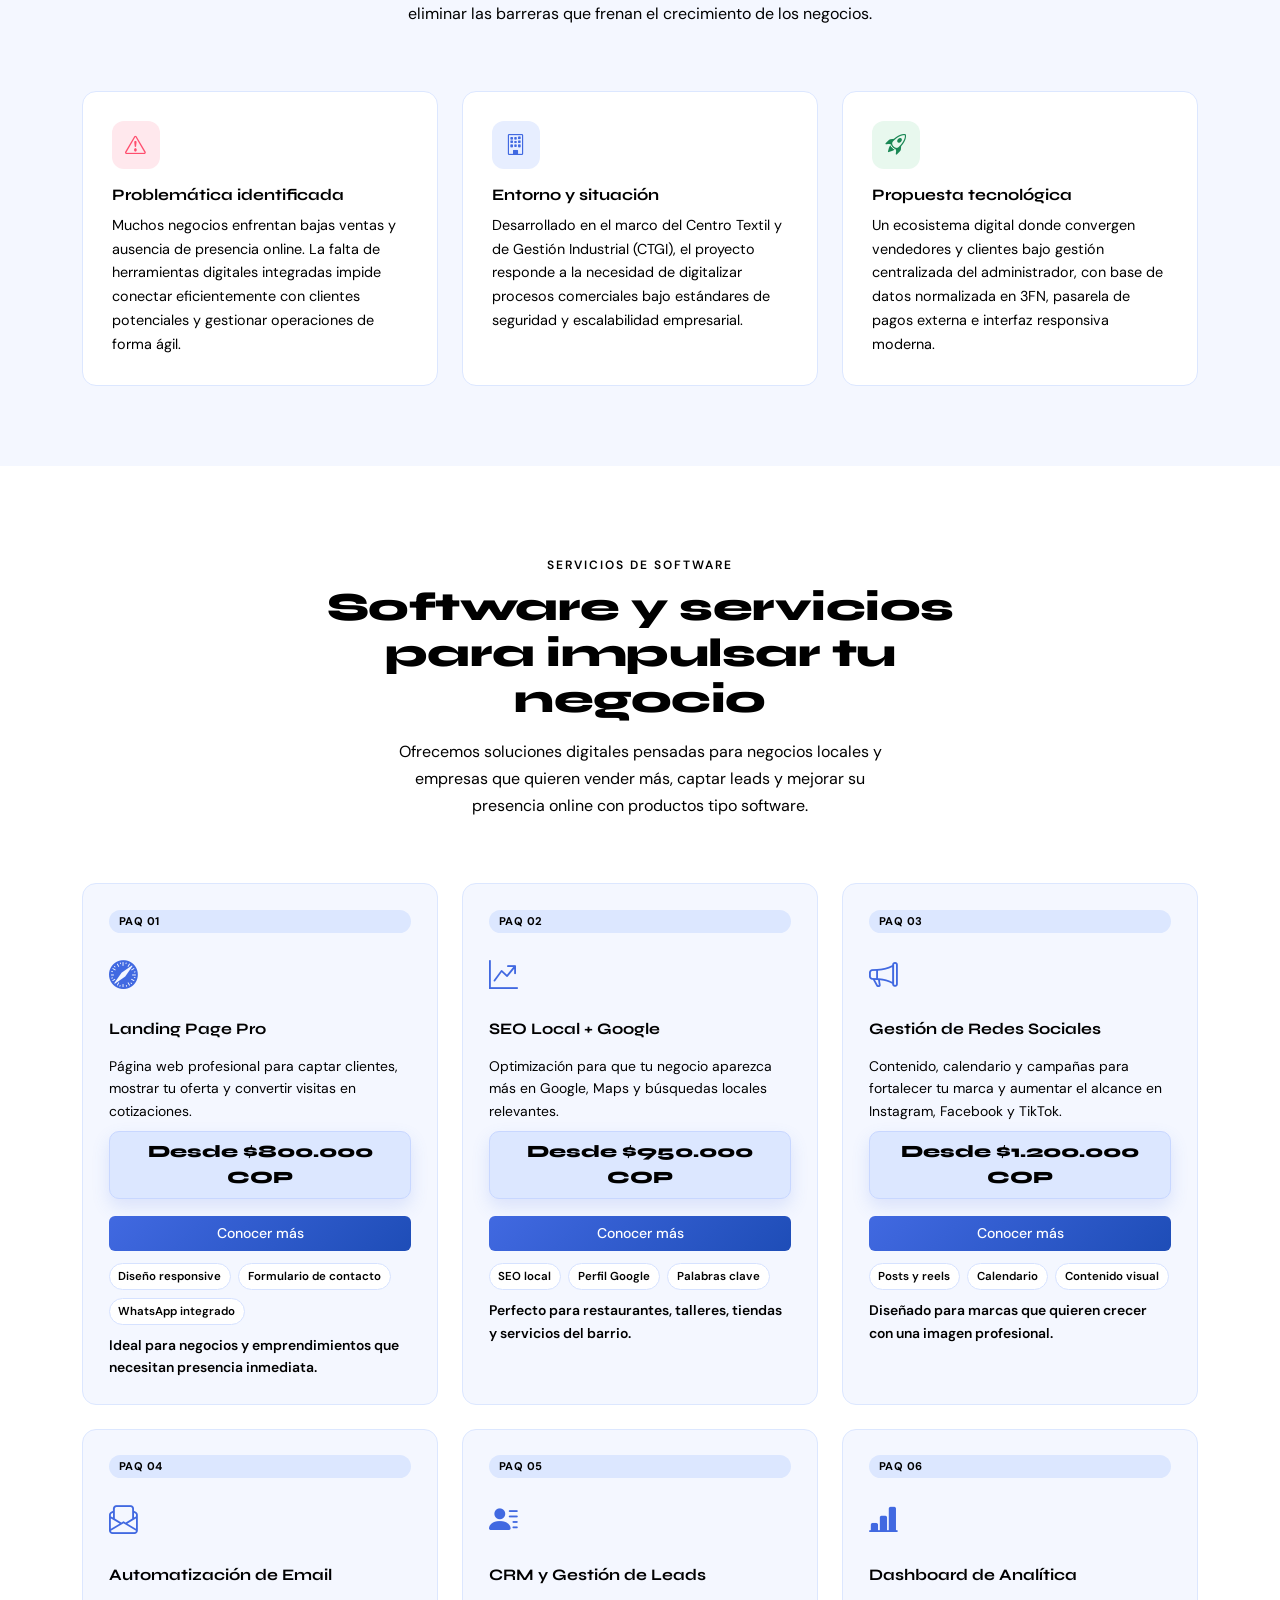
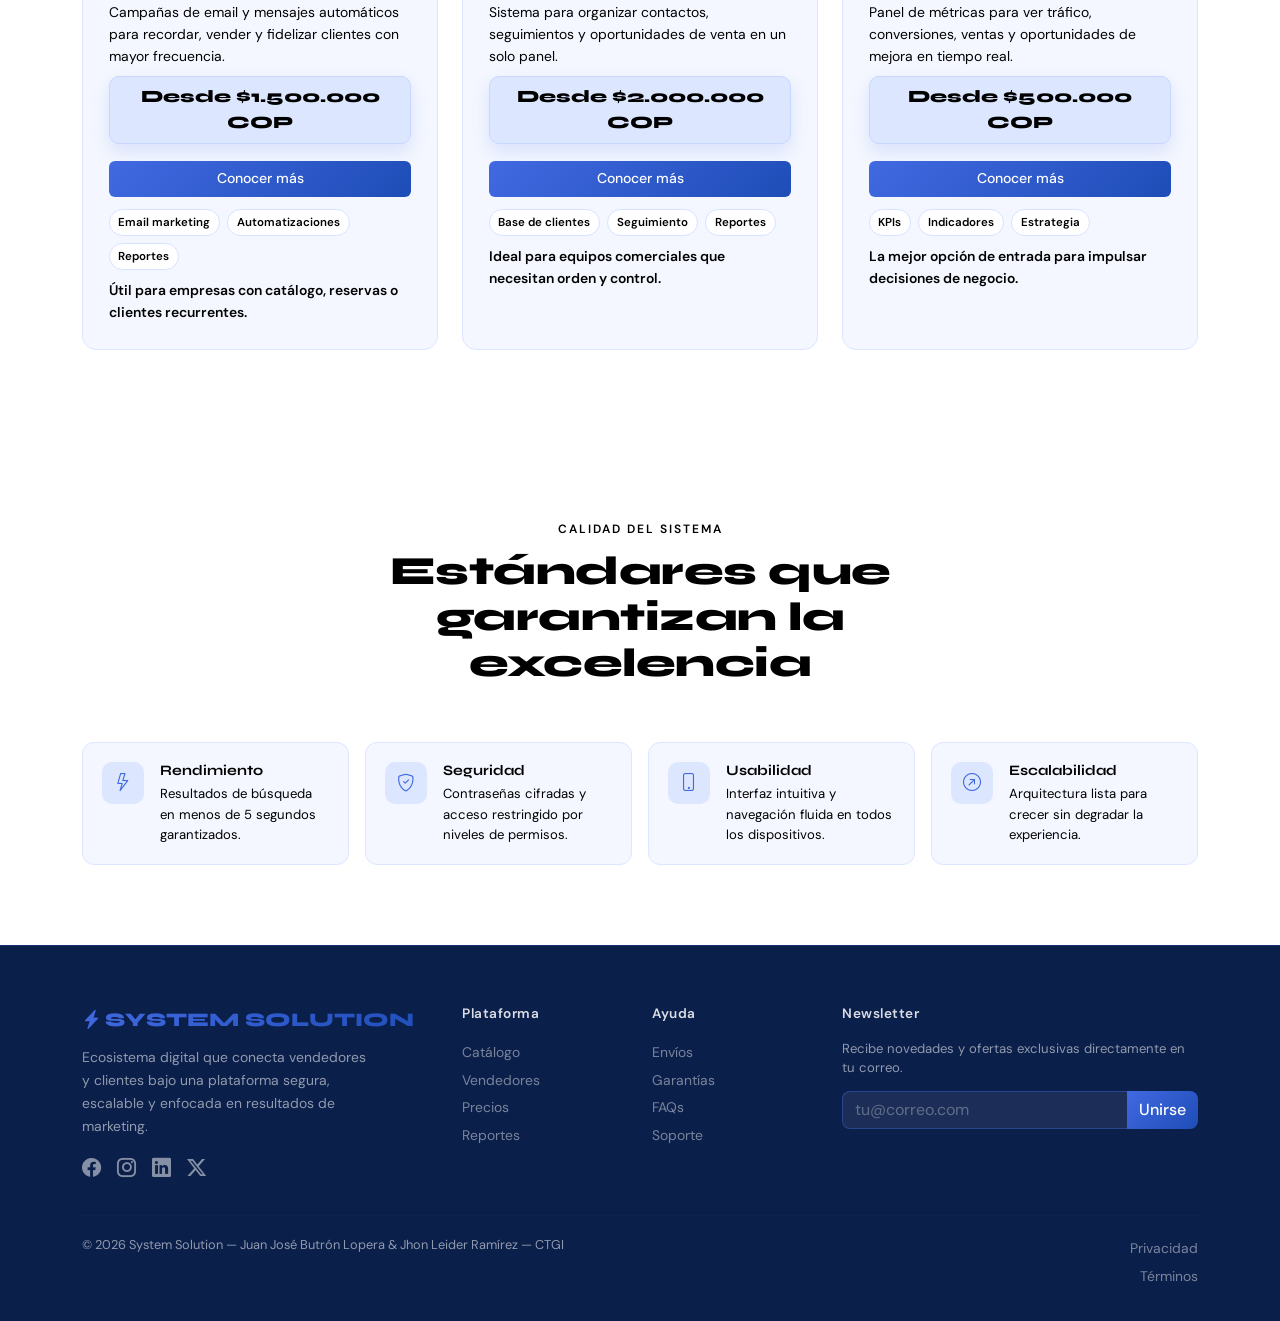
==== commit 074cda49: "hice el mensaje de alerta de cuando el usuario le da a el carrito sin iniciar sesion no lo deje y el" ====
--- a/index.html
+++ b/index.html
@@ -39,8 +39,9 @@
       </div>
 
       <!-- Cart mobile -->
+      <!-- Cart mobile -->
       <div class="d-lg-none my-2">
-        <a href="#" class="btn btn-outline-brand w-100 position-relative">
+        <a href="#" class="btn btn-outline-brand w-100 position-relative js-cart-link">
           <i class="bi bi-cart3"></i> Carrito
           <span class="position-absolute top-0 start-100 translate-middle badge rounded-pill bg-danger">0</span>
         </a>
@@ -53,15 +54,14 @@
     </div>
 
     <!-- Cart desktop -->
-    <a href="#" class="text-white ms-3 d-none d-lg-block position-relative">
+    <a href="#" class="text-white ms-3 d-none d-lg-block position-relative js-cart-link">
       <i class="bi bi-cart3 cart-icon-lg"></i>
       <span class="position-absolute top-0 start-100 translate-middle badge rounded-pill bg-danger badge-small-text">0</span>
     </a>
   </div>
 </nav>
 
-
-<!-- ══════════ HERO ══════════ --> #321
+<!-- ══════════ HERO ══════════ --> 
 <section class="hero-section" id="inicio">
       <div class="container position-relative z-index-1">
     <div class="row align-items-center">
@@ -455,8 +455,31 @@
 </footer>
 
 
-<script src="https://cdn.jsdelivr.net/npm/bootstrap@5.0.2/dist/js/bootstrap.bundle.min.js"
-  integrity="sha384-MrcW6ZMFYlzcLA8Nl+NtUVF0sA7MsXsP1UyJoMp4YLEuNSfAP+JcXn/tWtIaxVXM"
-  crossorigin="anonymous"></script>
+<div class="modal fade" id="loginRequiredModal" tabindex="-1" aria-hidden="true">
+    <div class="modal fade" id="loginRequiredModal" tabindex="-1" aria-hidden="true">
+  <div class="modal-dialog modal-dialog-centered">
+    <div class="modal-content">
+      <div class="modal-header">
+        <h5 class="modal-title"><i class="bi bi-lock me-2"></i>Inicia sesión</h5>
+        <button type="button" class="btn-close" data-bs-dismiss="modal"></button>
+      </div>
+      <div class="modal-body">
+        Debes iniciar sesión primero para acceder al carrito.
+      </div>
+      <div class="modal-footer">
+        <button type="button" class="btn btn-outline-secondary" data-bs-dismiss="modal">Cancelar</button>
+        <a href="iniciarsession.html" class="btn btn-brand">Iniciar sesión</a>
+      </div>
+    </div>
+  </div>
+</div>
+  </div>
+
+
+  <script src="https://cdn.jsdelivr.net/npm/bootstrap@5.0.2/dist/js/bootstrap.bundle.min.js" ...></script>
+  <script src="js/storage.js"></script>
+  <script src="js/authguard.js"></script>
+</body>
+
 </body>
 </html>
